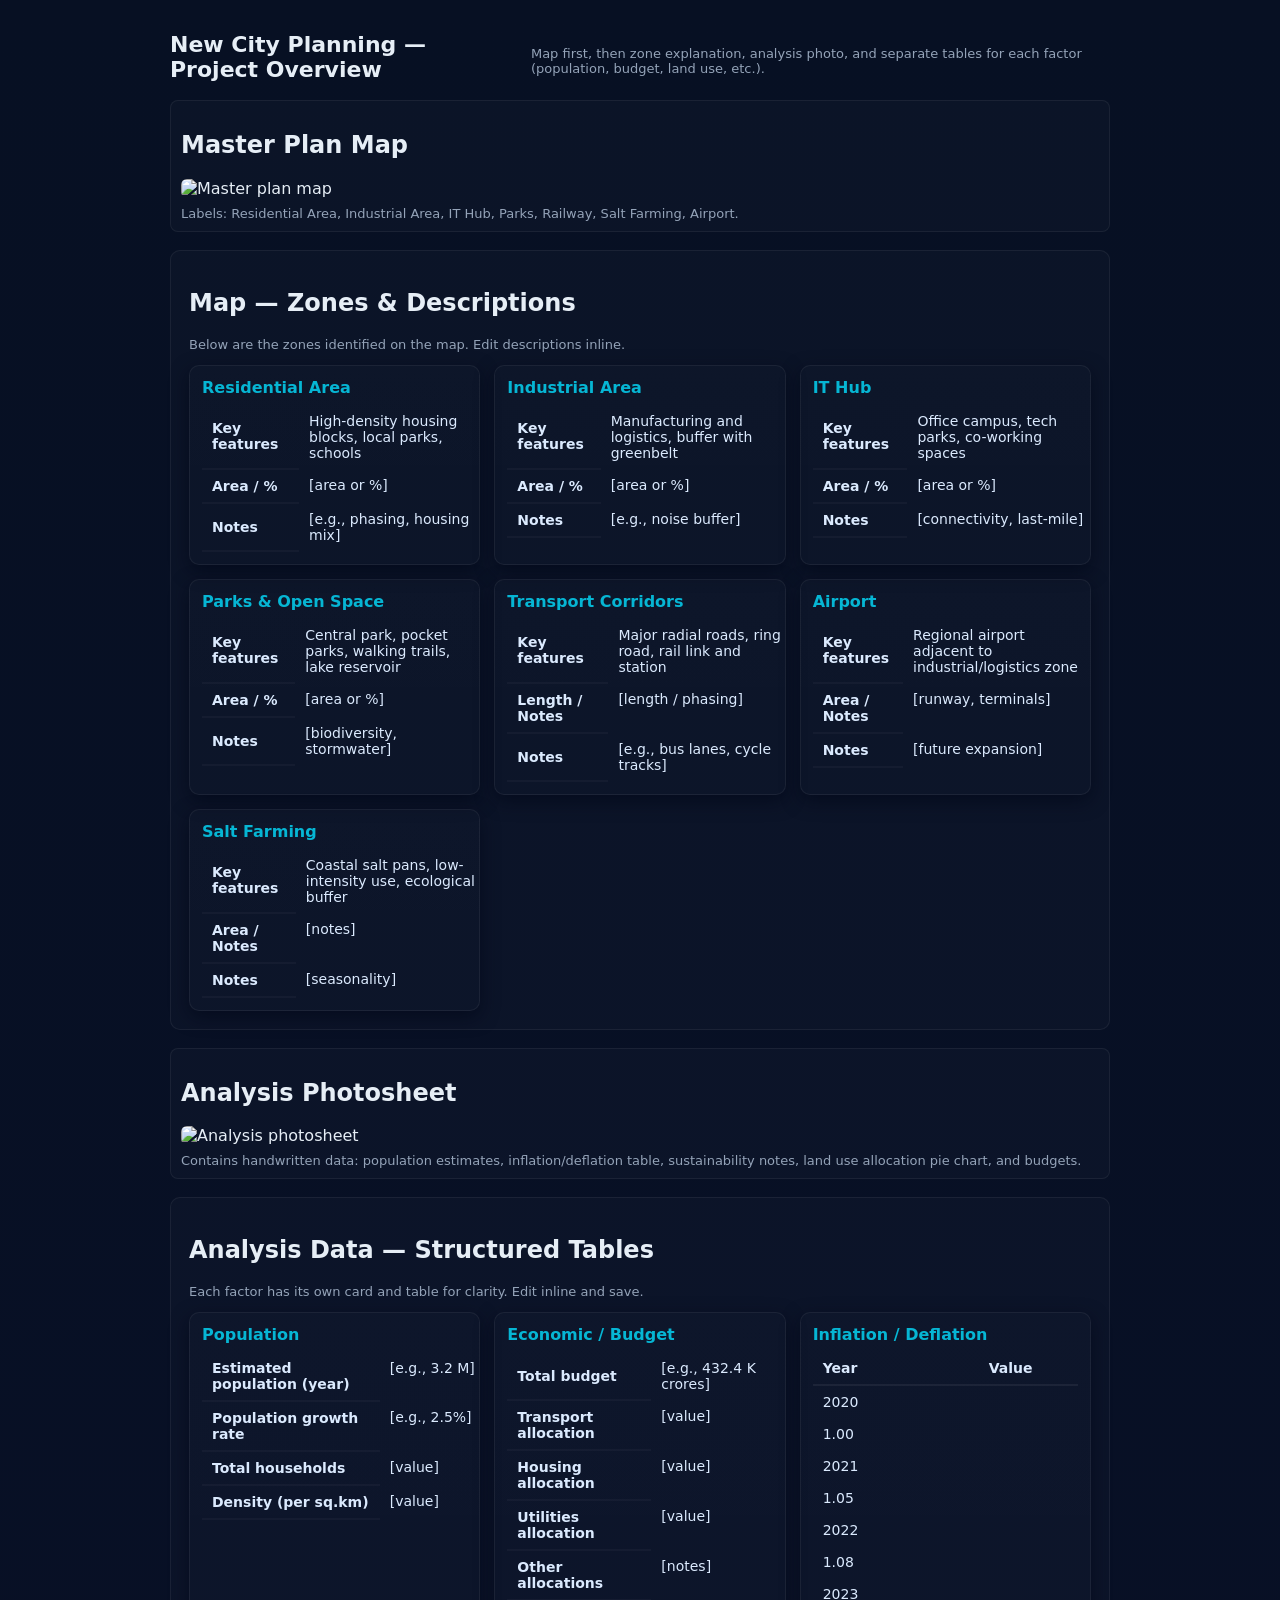
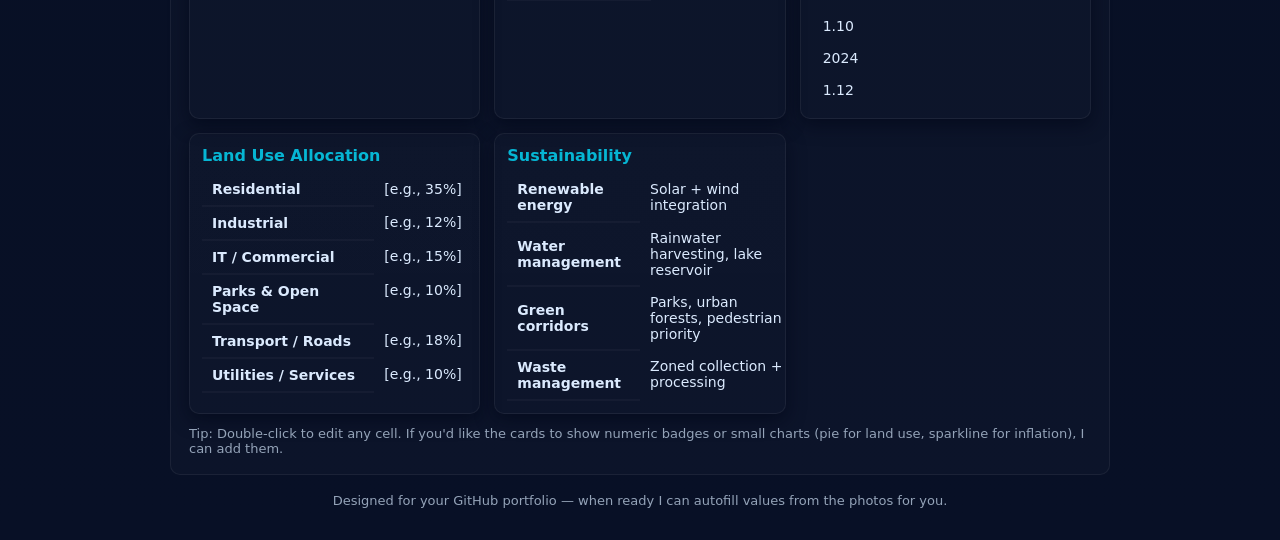
==== about.html @ fc4e84ab "Create about.html" ====
<!doctype html>
<html lang="en">
<head>
  <meta charset="utf-8" />
  <meta name="viewport" content="width=device-width,initial-scale=1" />
  <title>New City Planning — Project</title>
  <style>
    :root{--bg:#0f1724;--card:#0b1220;--accent:#06b6d4;--muted:#94a3b8;--border:rgba(255,255,255,0.06);color-scheme:dark}
    body{font-family:Inter,system-ui,Segoe UI,Roboto,Arial,Helvetica;color:#e6eef6;background:linear-gradient(180deg,#071023,#081026);margin:0;padding:32px}
    .container{max-width:940px;margin:0 auto}
    header{display:flex;gap:12px;align-items:center;margin-bottom:18px}
    header h1{font-size:22px;margin:0}

    .photo-full{background:rgba(255,255,255,0.02);border:1px solid var(--border);padding:10px;border-radius:8px;margin-bottom:18px}
    .photo-full img{width:100%;height:auto;object-fit:cover;border-radius:6px;display:block}

    .section{background:rgba(255,255,255,0.02);padding:18px;border-radius:10px;margin-bottom:18px;border:1px solid var(--border)}

    /* New table/card styles */
    .grid-cards{display:grid;grid-template-columns:repeat(auto-fit,minmax(260px,1fr));gap:14px}
    .card{background:linear-gradient(180deg, rgba(255,255,255,0.012), rgba(255,255,255,0.008));border:1px solid var(--border);padding:12px;border-radius:10px;box-shadow:0 6px 18px rgba(2,6,23,0.6)}
    .card h3{margin:0 0 8px 0;font-size:16px;color:var(--accent)}

    table{width:100%;border-collapse:collapse;color:#dbeafe;font-size:14px}
    th,td{padding:8px 10px;text-align:left}
    th{font-weight:600;border-bottom:2px solid rgba(255,255,255,0.03);background:transparent}
    td{border-bottom:1px dashed rgba(255,255,255,0.03)}

    .editable{background:transparent;border:0;outline:0;color:inherit;width:100%;display:inline-block}
    .note{color:var(--muted);font-size:13px;margin-top:8px}

    @media(max-width:820px){.grid-cards{grid-template-columns:1fr}}
  </style>
</head>
<body>
  <div class="container">
    <header>
      <h1>New City Planning — Project Overview</h1>
      <div class="note">Map first, then zone explanation, analysis photo, and separate tables for each factor (population, budget, land use, etc.).</div>
    </header>

    <!-- MAP IMAGE -->
    <section class="photo-full" aria-labelledby="map-title">
      <h2 id="map-title">Master Plan Map</h2>
      <img src="/mnt/data/8f03cb67-14b7-4015-a294-2ea3817ffe01.png" alt="Master plan map">
      <div class="note">Labels: Residential Area, Industrial Area, IT Hub, Parks, Railway, Salt Farming, Airport.</div>
    </section>

    <!-- MAP EXPLANATION -->
    <section class="section" aria-labelledby="map-explain">
      <h2 id="map-explain">Map — Zones & Descriptions</h2>
      <p class="note">Below are the zones identified on the map. Edit descriptions inline.</p>
      <div class="grid-cards" style="margin-top:12px">
        <div class="card">
          <h3>Residential Area</h3>
          <table>
            <tbody>
              <tr><th>Key features</th><td contenteditable class="editable">High-density housing blocks, local parks, schools</td></tr>
              <tr><th>Area / %</th><td contenteditable class="editable">[area or %]</td></tr>
              <tr><th>Notes</th><td contenteditable class="editable">[e.g., phasing, housing mix]</td></tr>
            </tbody>
          </table>
        </div>

        <div class="card">
          <h3>Industrial Area</h3>
          <table>
            <tbody>
              <tr><th>Key features</th><td contenteditable class="editable">Manufacturing and logistics, buffer with greenbelt</td></tr>
              <tr><th>Area / %</th><td contenteditable class="editable">[area or %]</td></tr>
              <tr><th>Notes</th><td contenteditable class="editable">[e.g., noise buffer]</td></tr>
            </tbody>
          </table>
        </div>

        <div class="card">
          <h3>IT Hub</h3>
          <table>
            <tbody>
              <tr><th>Key features</th><td contenteditable class="editable">Office campus, tech parks, co-working spaces</td></tr>
              <tr><th>Area / %</th><td contenteditable class="editable">[area or %]</td></tr>
              <tr><th>Notes</th><td contenteditable class="editable">[connectivity, last-mile]</td></tr>
            </tbody>
          </table>
        </div>

        <div class="card">
          <h3>Parks & Open Space</h3>
          <table>
            <tbody>
              <tr><th>Key features</th><td contenteditable class="editable">Central park, pocket parks, walking trails, lake reservoir</td></tr>
              <tr><th>Area / %</th><td contenteditable class="editable">[area or %]</td></tr>
              <tr><th>Notes</th><td contenteditable class="editable">[biodiversity, stormwater]</td></tr>
            </tbody>
          </table>
        </div>

        <div class="card">
          <h3>Transport Corridors</h3>
          <table>
            <tbody>
              <tr><th>Key features</th><td contenteditable class="editable">Major radial roads, ring road, rail link and station</td></tr>
              <tr><th>Length / Notes</th><td contenteditable class="editable">[length / phasing]</td></tr>
              <tr><th>Notes</th><td contenteditable class="editable">[e.g., bus lanes, cycle tracks]</td></tr>
            </tbody>
          </table>
        </div>

        <div class="card">
          <h3>Airport</h3>
          <table>
            <tbody>
              <tr><th>Key features</th><td contenteditable class="editable">Regional airport adjacent to industrial/logistics zone</td></tr>
              <tr><th>Area / Notes</th><td contenteditable class="editable">[runway, terminals]</td></tr>
              <tr><th>Notes</th><td contenteditable class="editable">[future expansion]</td></tr>
            </tbody>
          </table>
        </div>

        <div class="card">
          <h3>Salt Farming</h3>
          <table>
            <tbody>
              <tr><th>Key features</th><td contenteditable class="editable">Coastal salt pans, low-intensity use, ecological buffer</td></tr>
              <tr><th>Area / Notes</th><td contenteditable class="editable">[notes]</td></tr>
              <tr><th>Notes</th><td contenteditable class="editable">[seasonality]</td></tr>
            </tbody>
          </table>
        </div>

      </div>
    </section>

    <!-- ANALYSIS PHOTO -->
    <section class="photo-full" aria-labelledby="analysis-title">
      <h2 id="analysis-title">Analysis Photosheet</h2>
      <img src="/mnt/data/52841ca5-31c3-4d92-ae55-0f8cb06d39b4.jpg" alt="Analysis photosheet">
      <div class="note">Contains handwritten data: population estimates, inflation/deflation table, sustainability notes, land use allocation pie chart, and budgets.</div>
    </section>

    <!-- Separate tables for each factor -->
    <section class="section" aria-labelledby="analysis-data">
      <h2 id="analysis-data">Analysis Data — Structured Tables</h2>
      <p class="note">Each factor has its own card and table for clarity. Edit inline and save.</p>

      <div class="grid-cards" style="margin-top:12px">

        <div class="card">
          <h3>Population</h3>
          <table>
            <tbody>
              <tr><th>Estimated population (year)</th><td contenteditable class="editable">[e.g., 3.2 M]</td></tr>
              <tr><th>Population growth rate</th><td contenteditable class="editable">[e.g., 2.5%]</td></tr>
              <tr><th>Total households</th><td contenteditable class="editable">[value]</td></tr>
              <tr><th>Density (per sq.km)</th><td contenteditable class="editable">[value]</td></tr>
            </tbody>
          </table>
        </div>

        <div class="card">
          <h3>Economic / Budget</h3>
          <table>
            <tbody>
              <tr><th>Total budget</th><td contenteditable class="editable">[e.g., 432.4 K crores]</td></tr>
              <tr><th>Transport allocation</th><td contenteditable class="editable">[value]</td></tr>
              <tr><th>Housing allocation</th><td contenteditable class="editable">[value]</td></tr>
              <tr><th>Utilities allocation</th><td contenteditable class="editable">[value]</td></tr>
              <tr><th>Other allocations</th><td contenteditable class="editable">[notes]</td></tr>
            </tbody>
          </table>
        </div>

        <div class="card">
          <h3>Inflation / Deflation</h3>
          <table>
            <thead><tr><th>Year</th><th>Value</th></tr></thead>
            <tbody>
              <tr><td contenteditable class="editable">2020</td><td contenteditable class="editable">1.00</td></tr>
              <tr><td contenteditable class="editable">2021</td><td contenteditable class="editable">1.05</td></tr>
              <tr><td contenteditable class="editable">2022</td><td contenteditable class="editable">1.08</td></tr>
              <tr><td contenteditable class="editable">2023</td><td contenteditable class="editable">1.10</td></tr>
              <tr><td contenteditable class="editable">2024</td><td contenteditable class="editable">1.12</td></tr>
            </tbody>
          </table>
        </div>

        <div class="card">
          <h3>Land Use Allocation</h3>
          <table>
            <tbody>
              <tr><th>Residential</th><td contenteditable class="editable">[e.g., 35%]</td></tr>
              <tr><th>Industrial</th><td contenteditable class="editable">[e.g., 12%]</td></tr>
              <tr><th>IT / Commercial</th><td contenteditable class="editable">[e.g., 15%]</td></tr>
              <tr><th>Parks & Open Space</th><td contenteditable class="editable">[e.g., 10%]</td></tr>
              <tr><th>Transport / Roads</th><td contenteditable class="editable">[e.g., 18%]</td></tr>
              <tr><th>Utilities / Services</th><td contenteditable class="editable">[e.g., 10%]</td></tr>
            </tbody>
          </table>
        </div>

        <div class="card">
          <h3>Sustainability</h3>
          <table>
            <tbody>
              <tr><th>Renewable energy</th><td contenteditable class="editable">Solar + wind integration</td></tr>
              <tr><th>Water management</th><td contenteditable class="editable">Rainwater harvesting, lake reservoir</td></tr>
              <tr><th>Green corridors</th><td contenteditable class="editable">Parks, urban forests, pedestrian priority</td></tr>
              <tr><th>Waste management</th><td contenteditable class="editable">Zoned collection + processing</td></tr>
            </tbody>
          </table>
        </div>

      </div>

      <div class="note" style="margin-top:12px">Tip: Double-click to edit any cell. If you'd like the cards to show numeric badges or small charts (pie for land use, sparkline for inflation), I can add them.</div>
    </section>

    <footer style="text-align:center;color:var(--muted);font-size:13px">
      Designed for your GitHub portfolio — when ready I can autofill values from the photos for you.
    </footer>
  </div>
</body>
</html>
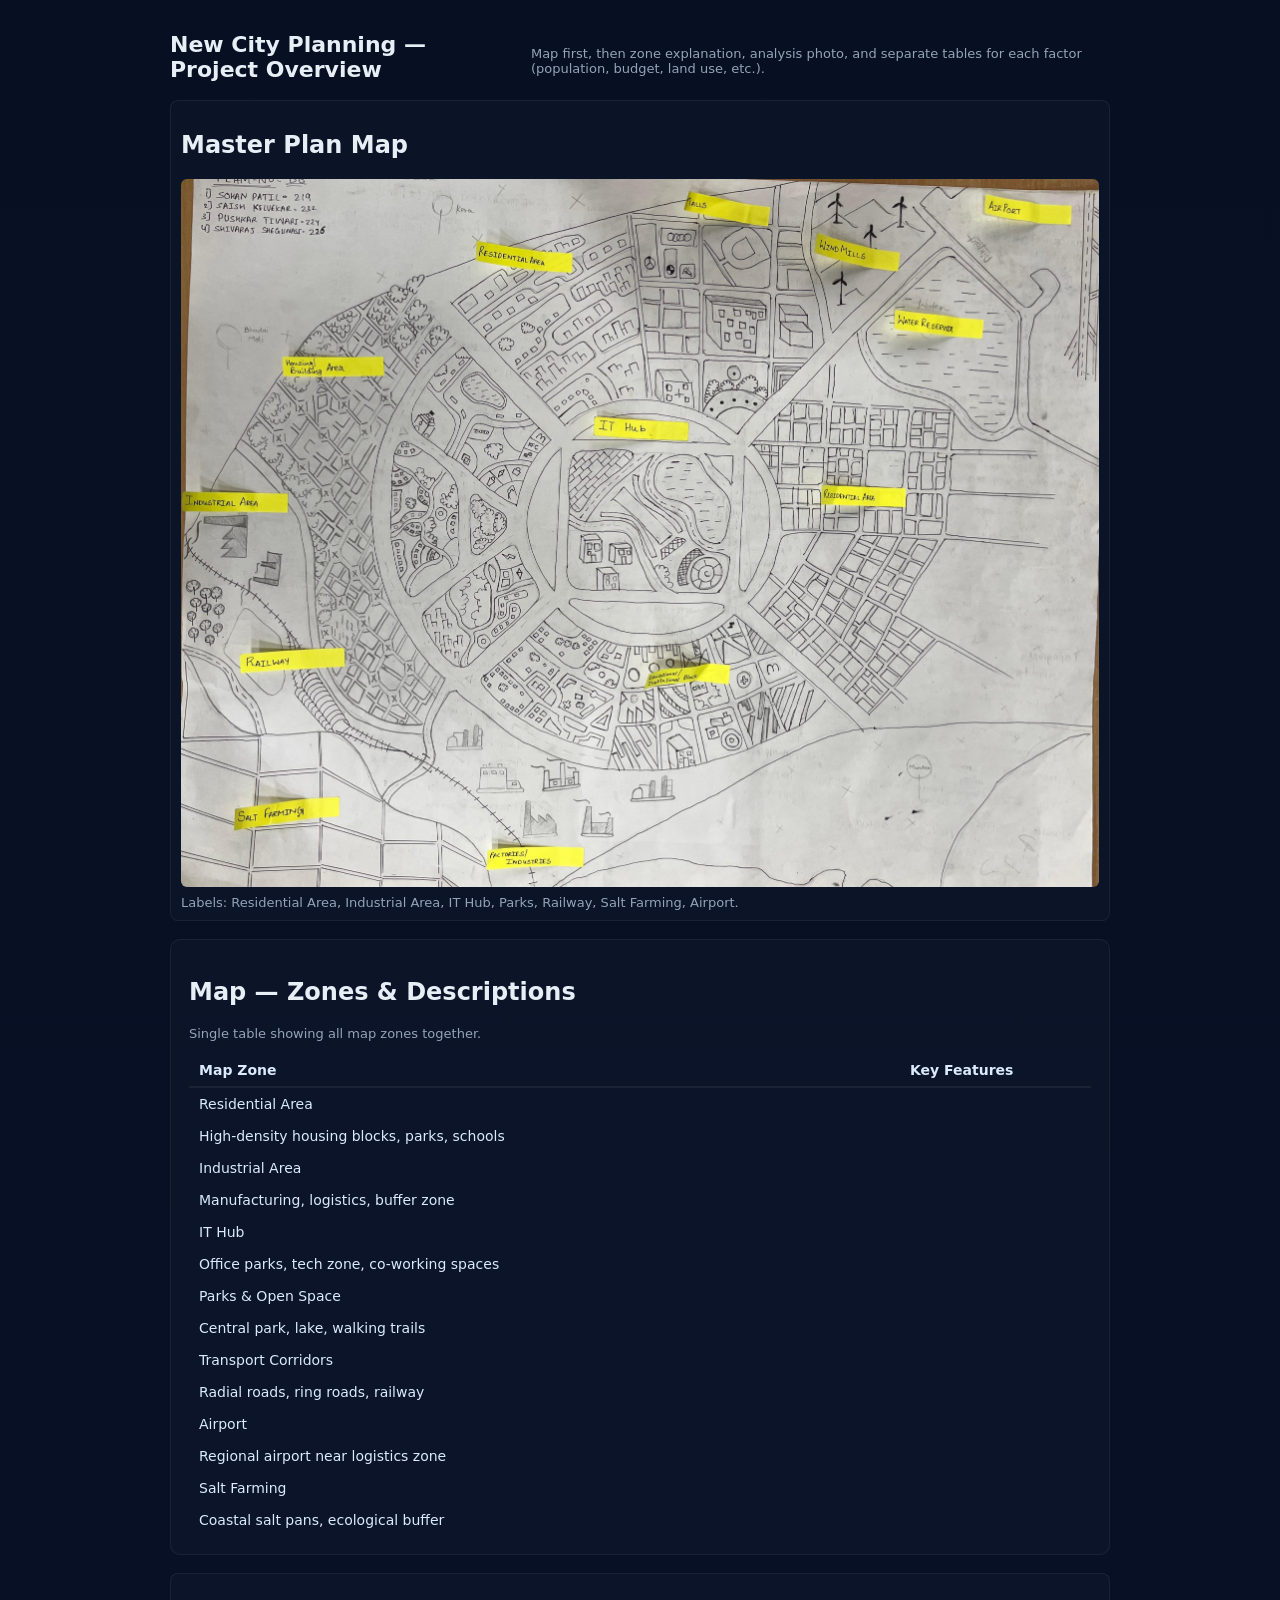
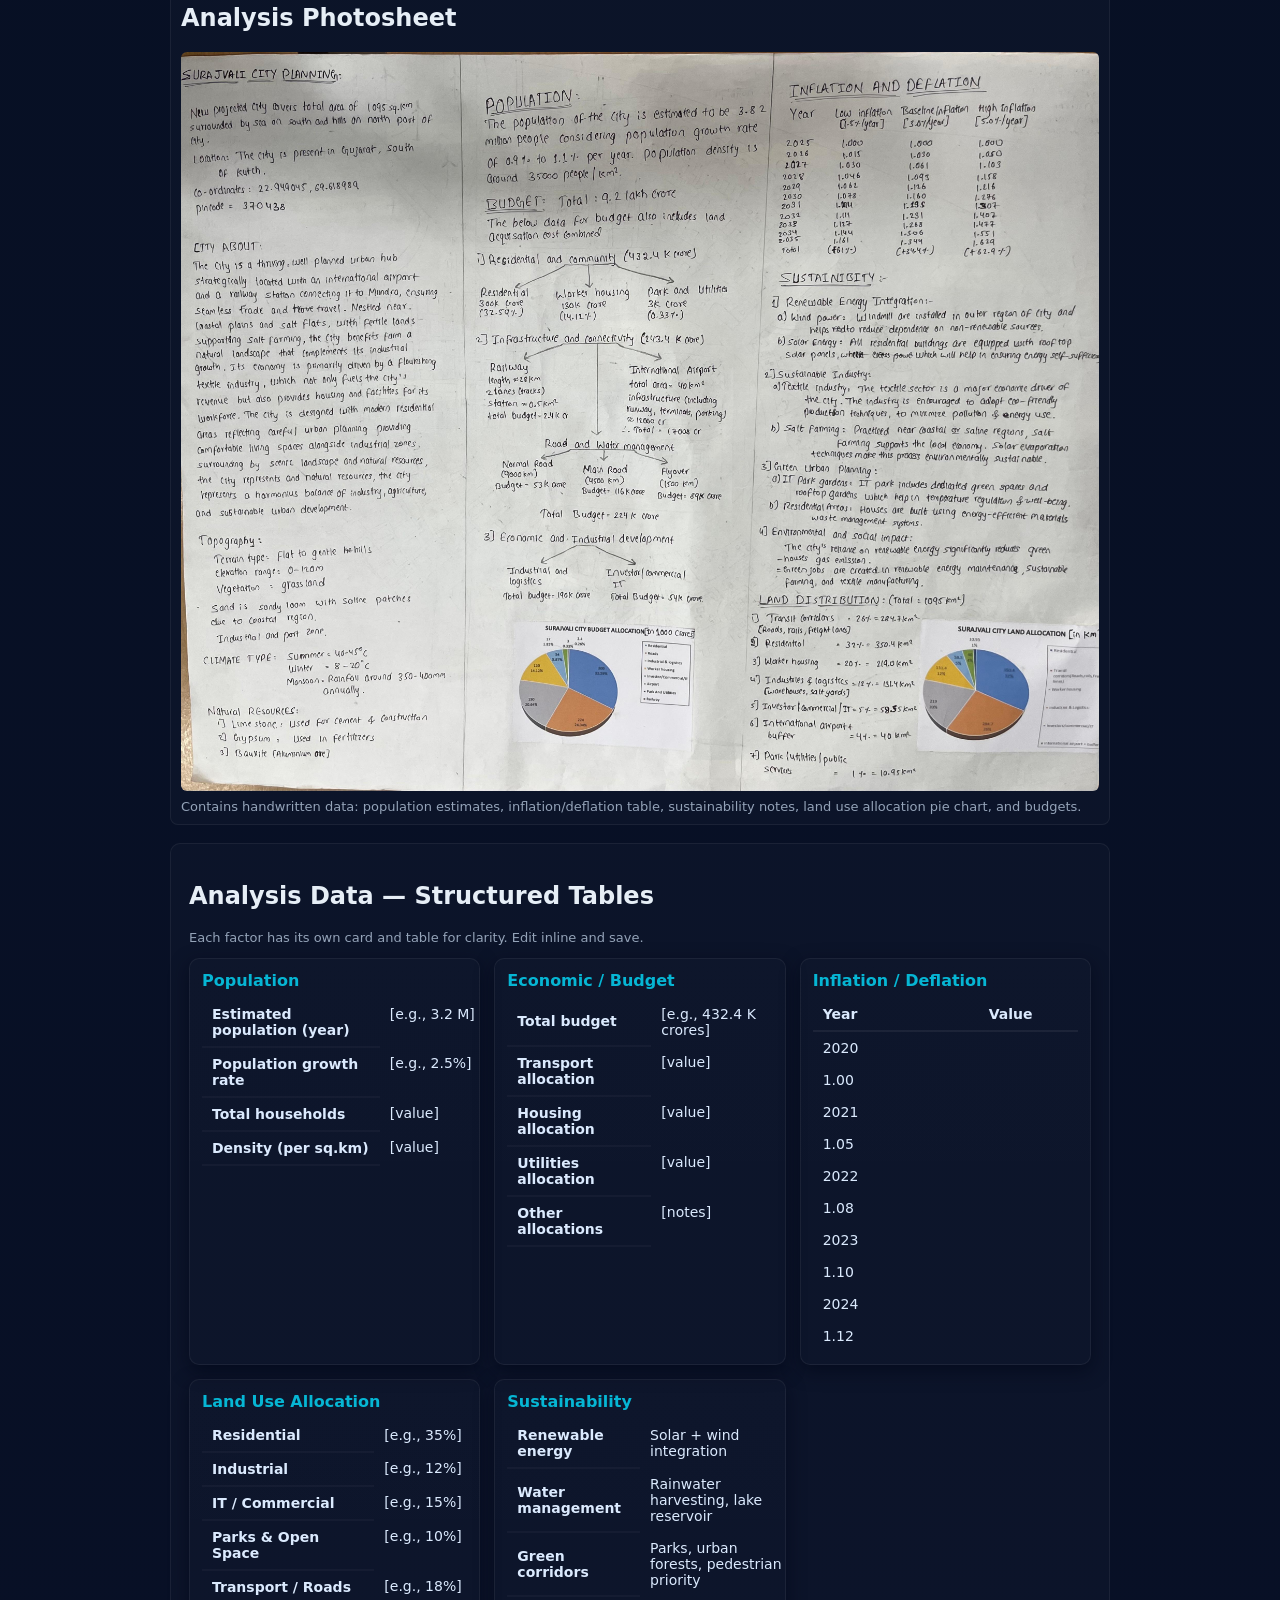
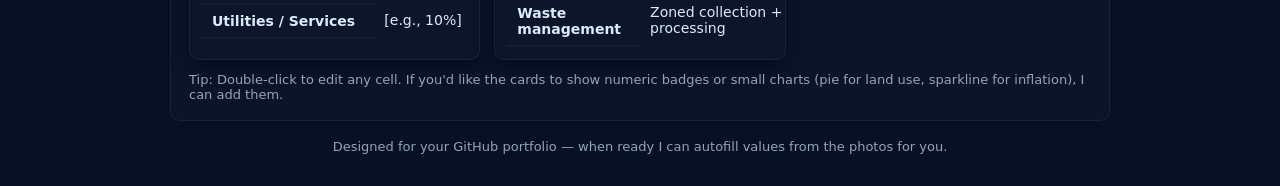
==== commit 00b40d87: "Update about.html" ====
--- a/about.html
+++ b/about.html
@@ -42,99 +42,34 @@
     <!-- MAP IMAGE -->
     <section class="photo-full" aria-labelledby="map-title">
       <h2 id="map-title">Master Plan Map</h2>
-      <img src="/mnt/data/8f03cb67-14b7-4015-a294-2ea3817ffe01.png" alt="Master plan map">
+      <img src="./cityphoto/citymap.jpg" alt="Master plan map">
       <div class="note">Labels: Residential Area, Industrial Area, IT Hub, Parks, Railway, Salt Farming, Airport.</div>
     </section>
 
     <!-- MAP EXPLANATION -->
     <section class="section" aria-labelledby="map-explain">
       <h2 id="map-explain">Map — Zones & Descriptions</h2>
-      <p class="note">Below are the zones identified on the map. Edit descriptions inline.</p>
-      <div class="grid-cards" style="margin-top:12px">
-        <div class="card">
-          <h3>Residential Area</h3>
-          <table>
-            <tbody>
-              <tr><th>Key features</th><td contenteditable class="editable">High-density housing blocks, local parks, schools</td></tr>
-              <tr><th>Area / %</th><td contenteditable class="editable">[area or %]</td></tr>
-              <tr><th>Notes</th><td contenteditable class="editable">[e.g., phasing, housing mix]</td></tr>
-            </tbody>
-          </table>
-        </div>
-
-        <div class="card">
-          <h3>Industrial Area</h3>
-          <table>
-            <tbody>
-              <tr><th>Key features</th><td contenteditable class="editable">Manufacturing and logistics, buffer with greenbelt</td></tr>
-              <tr><th>Area / %</th><td contenteditable class="editable">[area or %]</td></tr>
-              <tr><th>Notes</th><td contenteditable class="editable">[e.g., noise buffer]</td></tr>
-            </tbody>
-          </table>
-        </div>
-
-        <div class="card">
-          <h3>IT Hub</h3>
-          <table>
-            <tbody>
-              <tr><th>Key features</th><td contenteditable class="editable">Office campus, tech parks, co-working spaces</td></tr>
-              <tr><th>Area / %</th><td contenteditable class="editable">[area or %]</td></tr>
-              <tr><th>Notes</th><td contenteditable class="editable">[connectivity, last-mile]</td></tr>
-            </tbody>
-          </table>
-        </div>
-
-        <div class="card">
-          <h3>Parks & Open Space</h3>
-          <table>
-            <tbody>
-              <tr><th>Key features</th><td contenteditable class="editable">Central park, pocket parks, walking trails, lake reservoir</td></tr>
-              <tr><th>Area / %</th><td contenteditable class="editable">[area or %]</td></tr>
-              <tr><th>Notes</th><td contenteditable class="editable">[biodiversity, stormwater]</td></tr>
-            </tbody>
-          </table>
-        </div>
-
-        <div class="card">
-          <h3>Transport Corridors</h3>
-          <table>
-            <tbody>
-              <tr><th>Key features</th><td contenteditable class="editable">Major radial roads, ring road, rail link and station</td></tr>
-              <tr><th>Length / Notes</th><td contenteditable class="editable">[length / phasing]</td></tr>
-              <tr><th>Notes</th><td contenteditable class="editable">[e.g., bus lanes, cycle tracks]</td></tr>
-            </tbody>
-          </table>
-        </div>
-
-        <div class="card">
-          <h3>Airport</h3>
-          <table>
-            <tbody>
-              <tr><th>Key features</th><td contenteditable class="editable">Regional airport adjacent to industrial/logistics zone</td></tr>
-              <tr><th>Area / Notes</th><td contenteditable class="editable">[runway, terminals]</td></tr>
-              <tr><th>Notes</th><td contenteditable class="editable">[future expansion]</td></tr>
-            </tbody>
-          </table>
-        </div>
-
-        <div class="card">
-          <h3>Salt Farming</h3>
-          <table>
-            <tbody>
-              <tr><th>Key features</th><td contenteditable class="editable">Coastal salt pans, low-intensity use, ecological buffer</td></tr>
-              <tr><th>Area / Notes</th><td contenteditable class="editable">[notes]</td></tr>
-              <tr><th>Notes</th><td contenteditable class="editable">[seasonality]</td></tr>
-            </tbody>
-          </table>
-        </div>
-
-      </div>
+      <p class="note">Single table showing all map zones together.</p>
+      <table>
+        <thead>
+          <tr><th>Map Zone</th><th>Key Features</th></tr>
+        </thead>
+        <tbody>
+          <tr><td contenteditable class="editable">Residential Area</td><td contenteditable class="editable">High-density housing blocks, parks, schools</td></tr>
+          <tr><td contenteditable class="editable">Industrial Area</td><td contenteditable class="editable">Manufacturing, logistics, buffer zone</td></tr>
+          <tr><td contenteditable class="editable">IT Hub</td><td contenteditable class="editable">Office parks, tech zone, co-working spaces</td></tr>
+          <tr><td contenteditable class="editable">Parks & Open Space</td><td contenteditable class="editable">Central park, lake, walking trails</td></tr>
+          <tr><td contenteditable class="editable">Transport Corridors</td><td contenteditable class="editable">Radial roads, ring roads, railway</td></tr>
+          <tr><td contenteditable class="editable">Airport</td><td contenteditable class="editable">Regional airport near logistics zone</td></tr>
+          <tr><td contenteditable class="editable">Salt Farming</td><td contenteditable class="editable">Coastal salt pans, ecological buffer</td></tr>
+        </tbody>
+      </table>
     </section>
 
     <!-- ANALYSIS PHOTO -->
     <section class="photo-full" aria-labelledby="analysis-title">
       <h2 id="analysis-title">Analysis Photosheet</h2>
-      <img src="/mnt/data/52841ca5-31c3-4d92-ae55-0f8cb06d39b4.jpg" alt="Analysis photosheet">
+      <img src="./cityphoto/cityplan.jpg" alt="Analysis photosheet">
       <div class="note">Contains handwritten data: population estimates, inflation/deflation table, sustainability notes, land use allocation pie chart, and budgets.</div>
     </section>
 
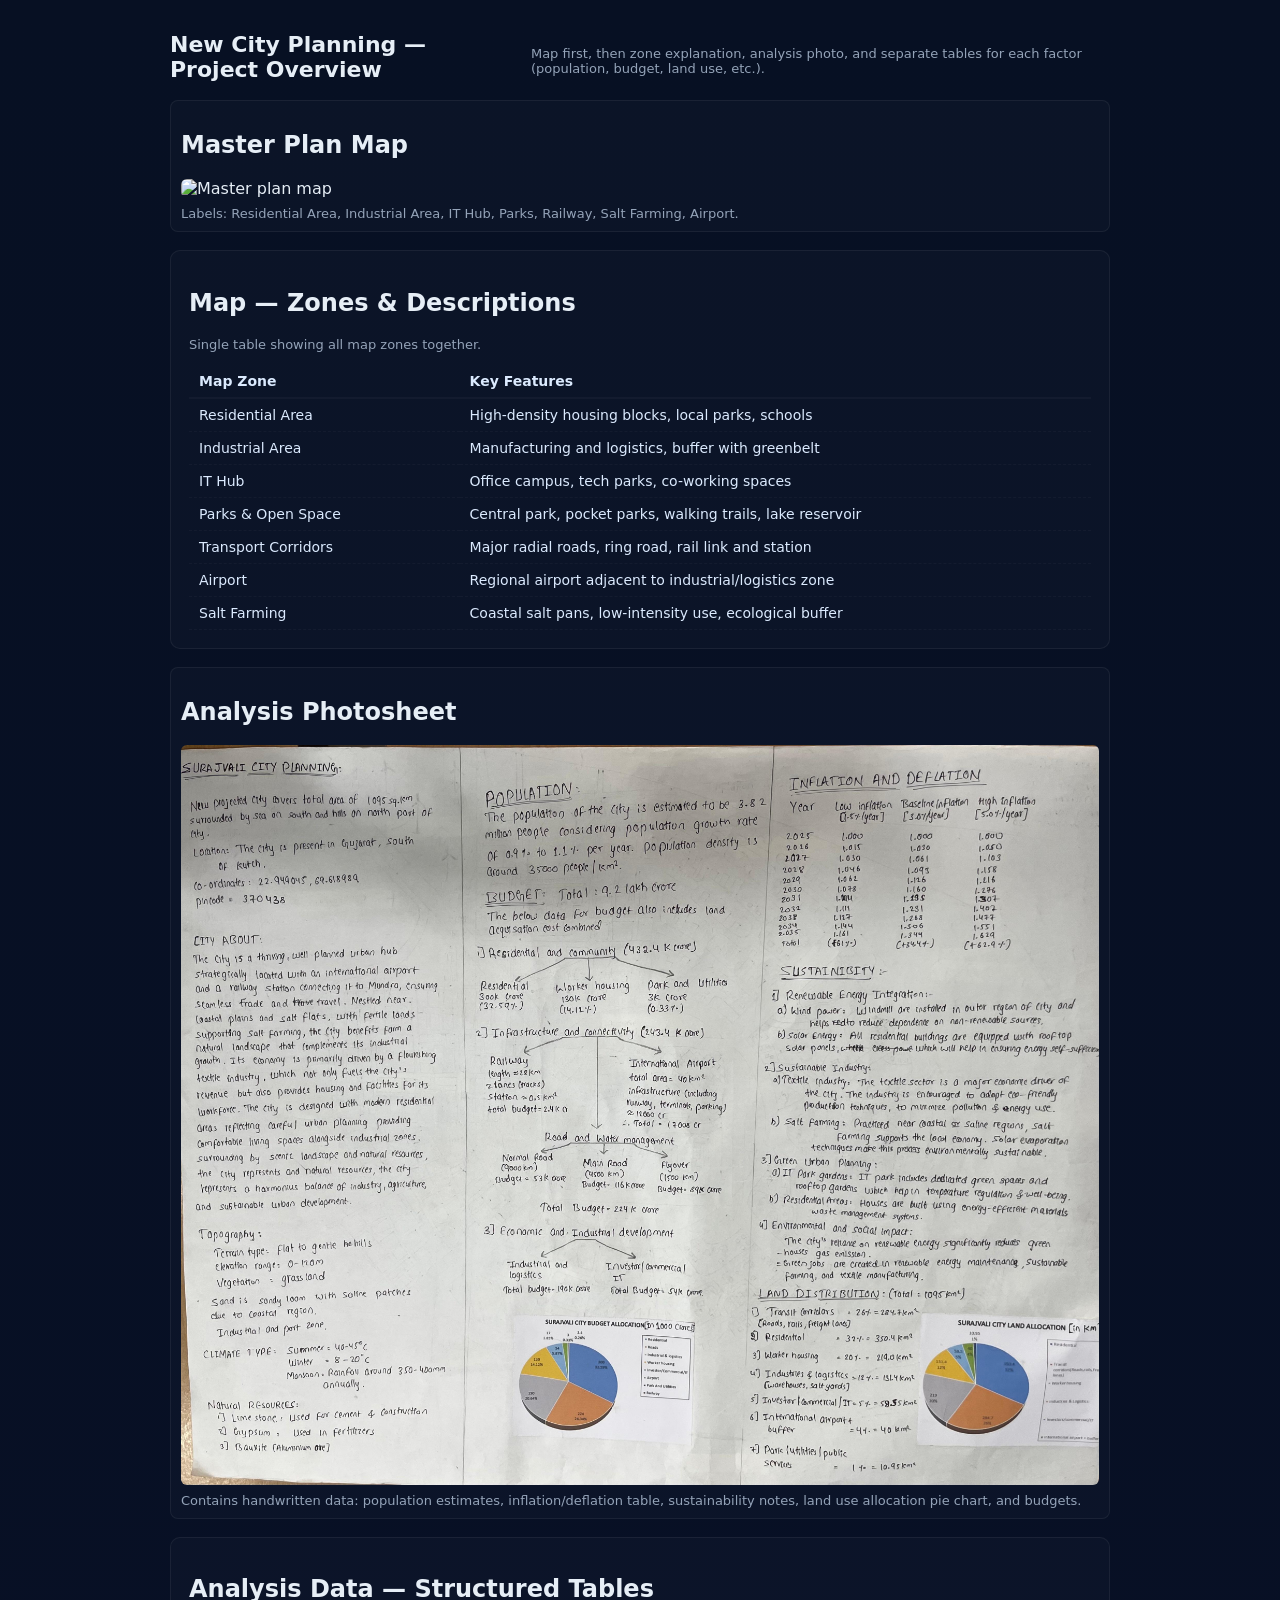
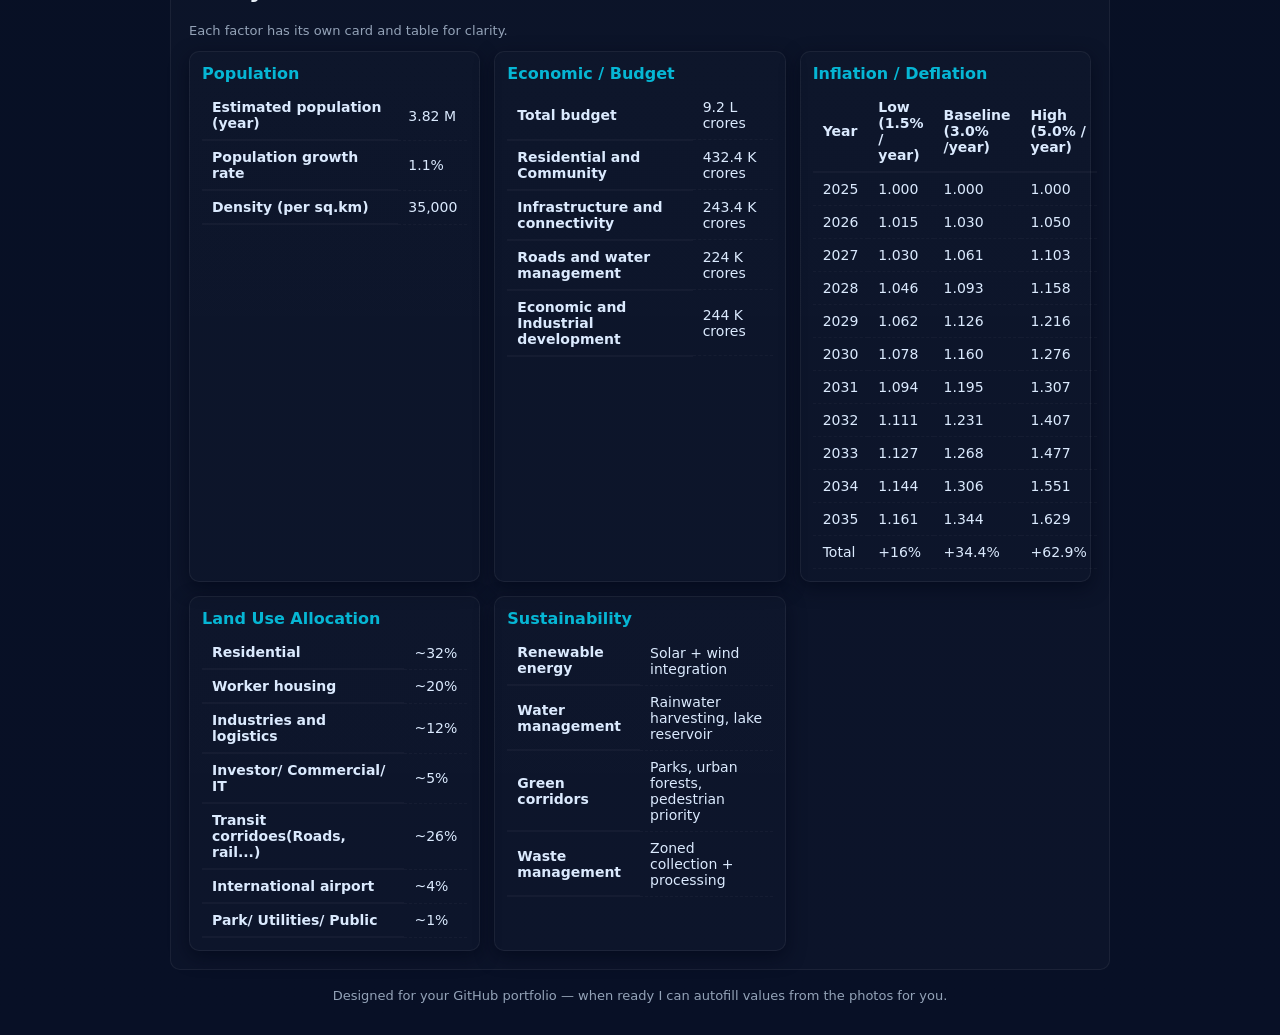
==== commit 5b81d4bb: "Update about.html" ====
--- a/about.html
+++ b/about.html
@@ -25,8 +25,8 @@
     th,td{padding:8px 10px;text-align:left}
     th{font-weight:600;border-bottom:2px solid rgba(255,255,255,0.03);background:transparent}
     td{border-bottom:1px dashed rgba(255,255,255,0.03)}
-
-    .editable{background:transparent;border:0;outline:0;color:inherit;width:100%;display:inline-block}
+    
+    /* Removed .editable class as it is no longer needed */
     .note{color:var(--muted);font-size:13px;margin-top:8px}
 
     @media(max-width:820px){.grid-cards{grid-template-columns:1fr}}
@@ -39,44 +39,43 @@
       <div class="note">Map first, then zone explanation, analysis photo, and separate tables for each factor (population, budget, land use, etc.).</div>
     </header>
 
-    <!-- MAP IMAGE -->
     <section class="photo-full" aria-labelledby="map-title">
       <h2 id="map-title">Master Plan Map</h2>
-      <img src="./cityphoto/citymap.jpg" alt="Master plan map">
+      <img src="./cityphoto/citymap.png" alt="Master plan map">
       <div class="note">Labels: Residential Area, Industrial Area, IT Hub, Parks, Railway, Salt Farming, Airport.</div>
     </section>
 
-    <!-- MAP EXPLANATION -->
     <section class="section" aria-labelledby="map-explain">
       <h2 id="map-explain">Map — Zones & Descriptions</h2>
       <p class="note">Single table showing all map zones together.</p>
       <table>
         <thead>
-          <tr><th>Map Zone</th><th>Key Features</th></tr>
+          <tr>
+            <th style="width:30%">Map Zone</th>
+            <th>Key Features</th>
+          </tr>
         </thead>
         <tbody>
-          <tr><td contenteditable class="editable">Residential Area</td><td contenteditable class="editable">High-density housing blocks, parks, schools</td></tr>
-          <tr><td contenteditable class="editable">Industrial Area</td><td contenteditable class="editable">Manufacturing, logistics, buffer zone</td></tr>
-          <tr><td contenteditable class="editable">IT Hub</td><td contenteditable class="editable">Office parks, tech zone, co-working spaces</td></tr>
-          <tr><td contenteditable class="editable">Parks & Open Space</td><td contenteditable class="editable">Central park, lake, walking trails</td></tr>
-          <tr><td contenteditable class="editable">Transport Corridors</td><td contenteditable class="editable">Radial roads, ring roads, railway</td></tr>
-          <tr><td contenteditable class="editable">Airport</td><td contenteditable class="editable">Regional airport near logistics zone</td></tr>
-          <tr><td contenteditable class="editable">Salt Farming</td><td contenteditable class="editable">Coastal salt pans, ecological buffer</td></tr>
+          <tr><td>Residential Area</td><td>High-density housing blocks, local parks, schools</td></tr>
+          <tr><td>Industrial Area</td><td>Manufacturing and logistics, buffer with greenbelt</td></tr>
+          <tr><td>IT Hub</td><td>Office campus, tech parks, co-working spaces</td></tr>
+          <tr><td>Parks & Open Space</td><td>Central park, pocket parks, walking trails, lake reservoir</td></tr>
+          <tr><td>Transport Corridors</td><td>Major radial roads, ring road, rail link and station</td></tr>
+          <tr><td>Airport</td><td>Regional airport adjacent to industrial/logistics zone</td></tr>
+          <tr><td>Salt Farming</td><td>Coastal salt pans, low-intensity use, ecological buffer</td></tr>
         </tbody>
       </table>
     </section>
 
-    <!-- ANALYSIS PHOTO -->
     <section class="photo-full" aria-labelledby="analysis-title">
       <h2 id="analysis-title">Analysis Photosheet</h2>
       <img src="./cityphoto/cityplan.jpg" alt="Analysis photosheet">
       <div class="note">Contains handwritten data: population estimates, inflation/deflation table, sustainability notes, land use allocation pie chart, and budgets.</div>
     </section>
 
-    <!-- Separate tables for each factor -->
     <section class="section" aria-labelledby="analysis-data">
       <h2 id="analysis-data">Analysis Data — Structured Tables</h2>
-      <p class="note">Each factor has its own card and table for clarity. Edit inline and save.</p>
+      <p class="note">Each factor has its own card and table for clarity.</p>
 
       <div class="grid-cards" style="margin-top:12px">
 
@@ -84,10 +83,9 @@
           <h3>Population</h3>
           <table>
             <tbody>
-              <tr><th>Estimated population (year)</th><td contenteditable class="editable">[e.g., 3.2 M]</td></tr>
-              <tr><th>Population growth rate</th><td contenteditable class="editable">[e.g., 2.5%]</td></tr>
-              <tr><th>Total households</th><td contenteditable class="editable">[value]</td></tr>
-              <tr><th>Density (per sq.km)</th><td contenteditable class="editable">[value]</td></tr>
+              <tr><th>Estimated population (year)</th><td>3.82 M</td></tr>
+              <tr><th>Population growth rate</th><td>1.1%</td></tr>
+              <tr><th>Density (per sq.km)</th><td>35,000</td></tr>
             </tbody>
           </table>
         </div>
@@ -96,11 +94,11 @@
           <h3>Economic / Budget</h3>
           <table>
             <tbody>
-              <tr><th>Total budget</th><td contenteditable class="editable">[e.g., 432.4 K crores]</td></tr>
-              <tr><th>Transport allocation</th><td contenteditable class="editable">[value]</td></tr>
-              <tr><th>Housing allocation</th><td contenteditable class="editable">[value]</td></tr>
-              <tr><th>Utilities allocation</th><td contenteditable class="editable">[value]</td></tr>
-              <tr><th>Other allocations</th><td contenteditable class="editable">[notes]</td></tr>
+              <tr><th>Total budget</th><td>9.2 L crores</td></tr>
+              <tr><th>Residential and Community</th><td>432.4 K crores</td></tr>
+              <tr><th>Infrastructure and connectivity</th><td>243.4 K crores</td></tr>
+              <tr><th>Roads and water management</th><td>224 K crores</td></tr>
+              <tr><th>Economic and Industrial development</th><td>244 K crores</td></tr>
             </tbody>
           </table>
         </div>
@@ -108,13 +106,20 @@
         <div class="card">
           <h3>Inflation / Deflation</h3>
           <table>
-            <thead><tr><th>Year</th><th>Value</th></tr></thead>
+            <thead><tr><th>Year</th><th>Low (1.5% / year)</th><th>Baseline (3.0% /year)</th><th>High (5.0% / year)</th></tr></thead>
             <tbody>
-              <tr><td contenteditable class="editable">2020</td><td contenteditable class="editable">1.00</td></tr>
-              <tr><td contenteditable class="editable">2021</td><td contenteditable class="editable">1.05</td></tr>
-              <tr><td contenteditable class="editable">2022</td><td contenteditable class="editable">1.08</td></tr>
-              <tr><td contenteditable class="editable">2023</td><td contenteditable class="editable">1.10</td></tr>
-              <tr><td contenteditable class="editable">2024</td><td contenteditable class="editable">1.12</td></tr>
+              <tr><td>2025</td><td>1.000</td><td>1.000</td><td>1.000</td></tr>
+              <tr><td>2026</td><td>1.015</td><td>1.030</td><td>1.050</td></tr>
+              <tr><td>2027</td><td>1.030</td><td>1.061</td><td>1.103</td></tr>
+              <tr><td>2028</td><td>1.046</td><td>1.093</td><td>1.158</td></tr>
+              <tr><td>2029</td><td>1.062</td><td>1.126</td><td>1.216</td></tr>
+              <tr><td>2030</td><td>1.078</td><td>1.160</td><td>1.276</td></tr>
+              <tr><td>2031</td><td>1.094</td><td>1.195</td><td>1.307</td></tr>
+              <tr><td>2032</td><td>1.111</td><td>1.231</td><td>1.407</td></tr>
+              <tr><td>2033</td><td>1.127</td><td>1.268</td><td>1.477</td></tr>
+              <tr><td>2034</td><td>1.144</td><td>1.306</td><td>1.551</td></tr>
+              <tr><td>2035</td><td>1.161</td><td>1.344</td><td>1.629</td></tr>
+              <tr><td>Total</td><td>+16%</td><td>+34.4%</td><td>+62.9%</td></tr>
             </tbody>
           </table>
         </div>
@@ -123,12 +128,13 @@
           <h3>Land Use Allocation</h3>
           <table>
             <tbody>
-              <tr><th>Residential</th><td contenteditable class="editable">[e.g., 35%]</td></tr>
-              <tr><th>Industrial</th><td contenteditable class="editable">[e.g., 12%]</td></tr>
-              <tr><th>IT / Commercial</th><td contenteditable class="editable">[e.g., 15%]</td></tr>
-              <tr><th>Parks & Open Space</th><td contenteditable class="editable">[e.g., 10%]</td></tr>
-              <tr><th>Transport / Roads</th><td contenteditable class="editable">[e.g., 18%]</td></tr>
-              <tr><th>Utilities / Services</th><td contenteditable class="editable">[e.g., 10%]</td></tr>
+              <tr><th>Residential</th><td>~32%</td></tr>
+              <tr><th>Worker housing</th><td>~20%</td></tr>
+              <tr><th>Industries and logistics</th><td>~12%</td></tr>
+              <tr><th>Investor/ Commercial/ IT</th><td>~5%</td></tr>
+              <tr><th>Transit corridoes(Roads, rail...)</th><td>~26%</td></tr>
+              <tr><th>International airport</th><td>~4%</td></tr>
+              <tr><th>Park/ Utilities/ Public</th><td>~1%</td></tr>
             </tbody>
           </table>
         </div>
@@ -137,17 +143,16 @@
           <h3>Sustainability</h3>
           <table>
             <tbody>
-              <tr><th>Renewable energy</th><td contenteditable class="editable">Solar + wind integration</td></tr>
-              <tr><th>Water management</th><td contenteditable class="editable">Rainwater harvesting, lake reservoir</td></tr>
-              <tr><th>Green corridors</th><td contenteditable class="editable">Parks, urban forests, pedestrian priority</td></tr>
-              <tr><th>Waste management</th><td contenteditable class="editable">Zoned collection + processing</td></tr>
+              <tr><th>Renewable energy</th><td>Solar + wind integration</td></tr>
+              <tr><th>Water management</th><td>Rainwater harvesting, lake reservoir</td></tr>
+              <tr><th>Green corridors</th><td>Parks, urban forests, pedestrian priority</td></tr>
+              <tr><th>Waste management</th><td>Zoned collection + processing</td></tr>
             </tbody>
           </table>
         </div>
 
       </div>
 
-      <div class="note" style="margin-top:12px">Tip: Double-click to edit any cell. If you'd like the cards to show numeric badges or small charts (pie for land use, sparkline for inflation), I can add them.</div>
     </section>
 
     <footer style="text-align:center;color:var(--muted);font-size:13px">
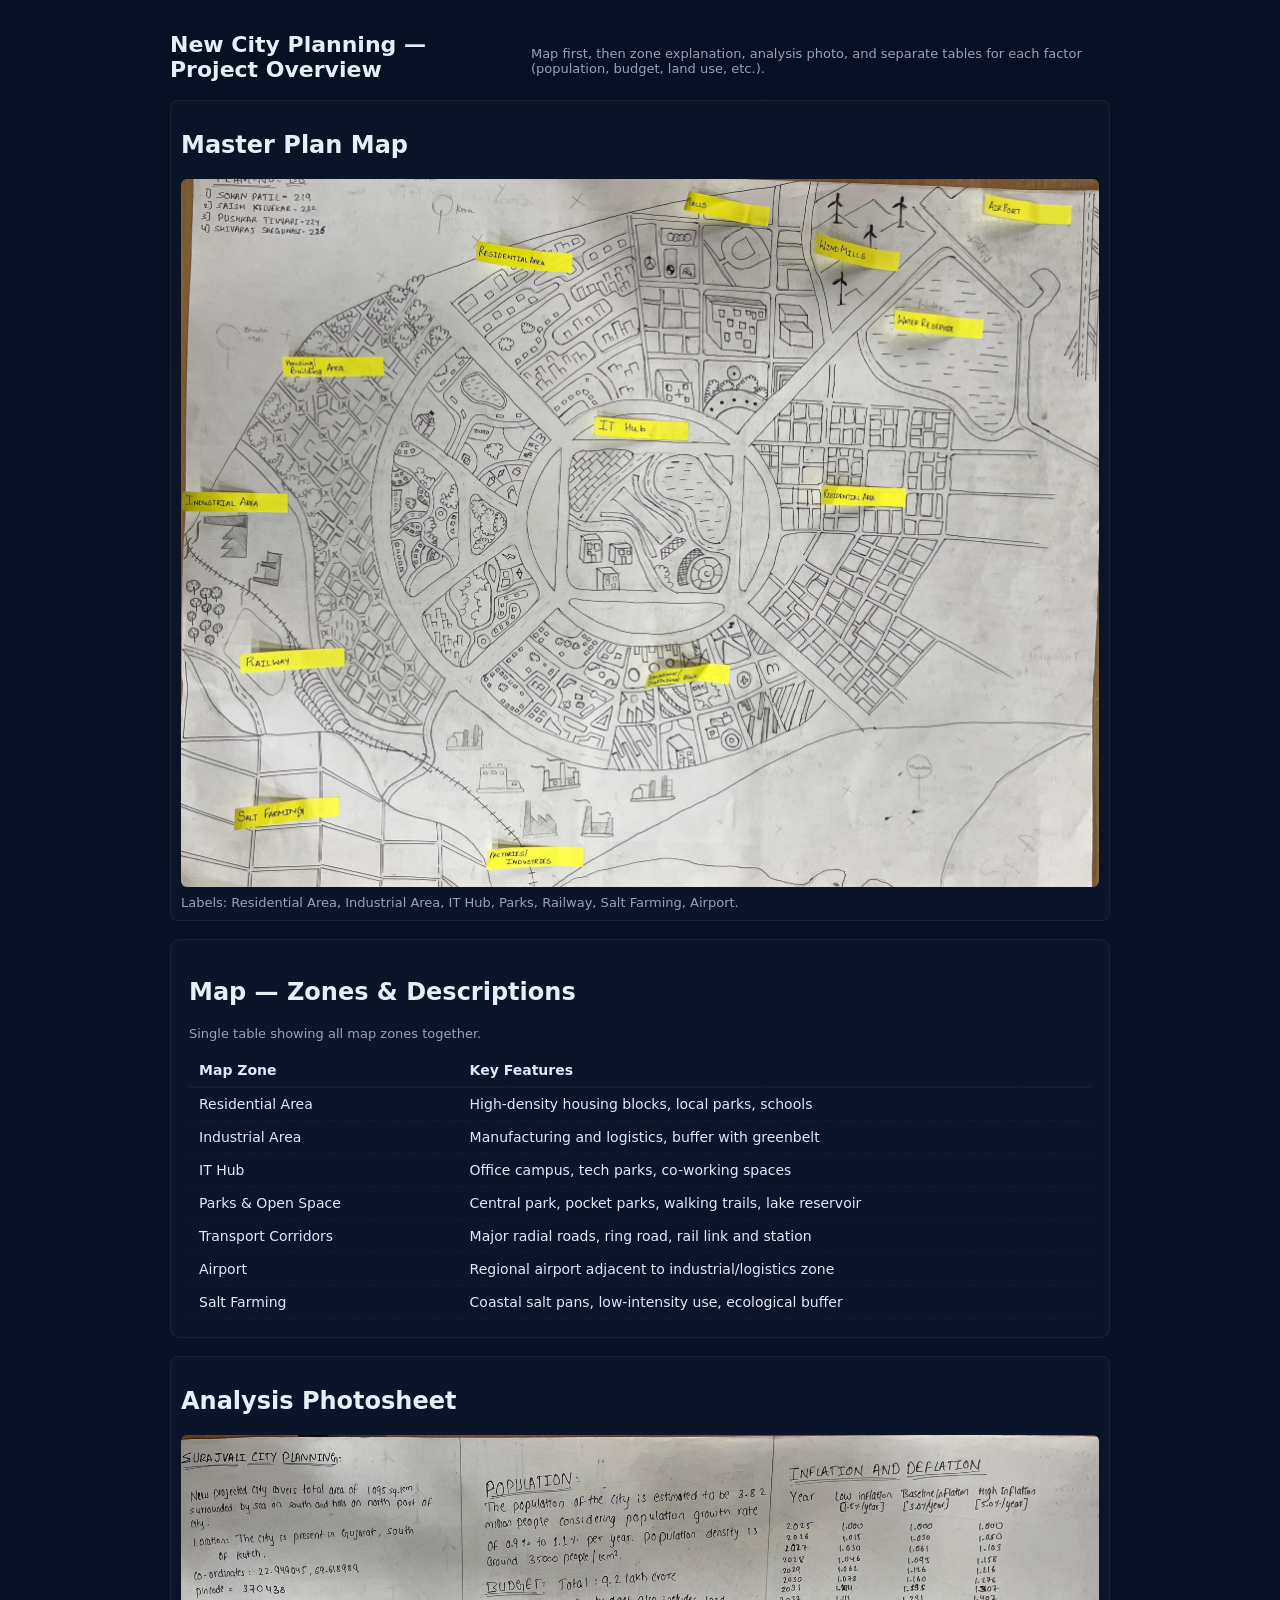
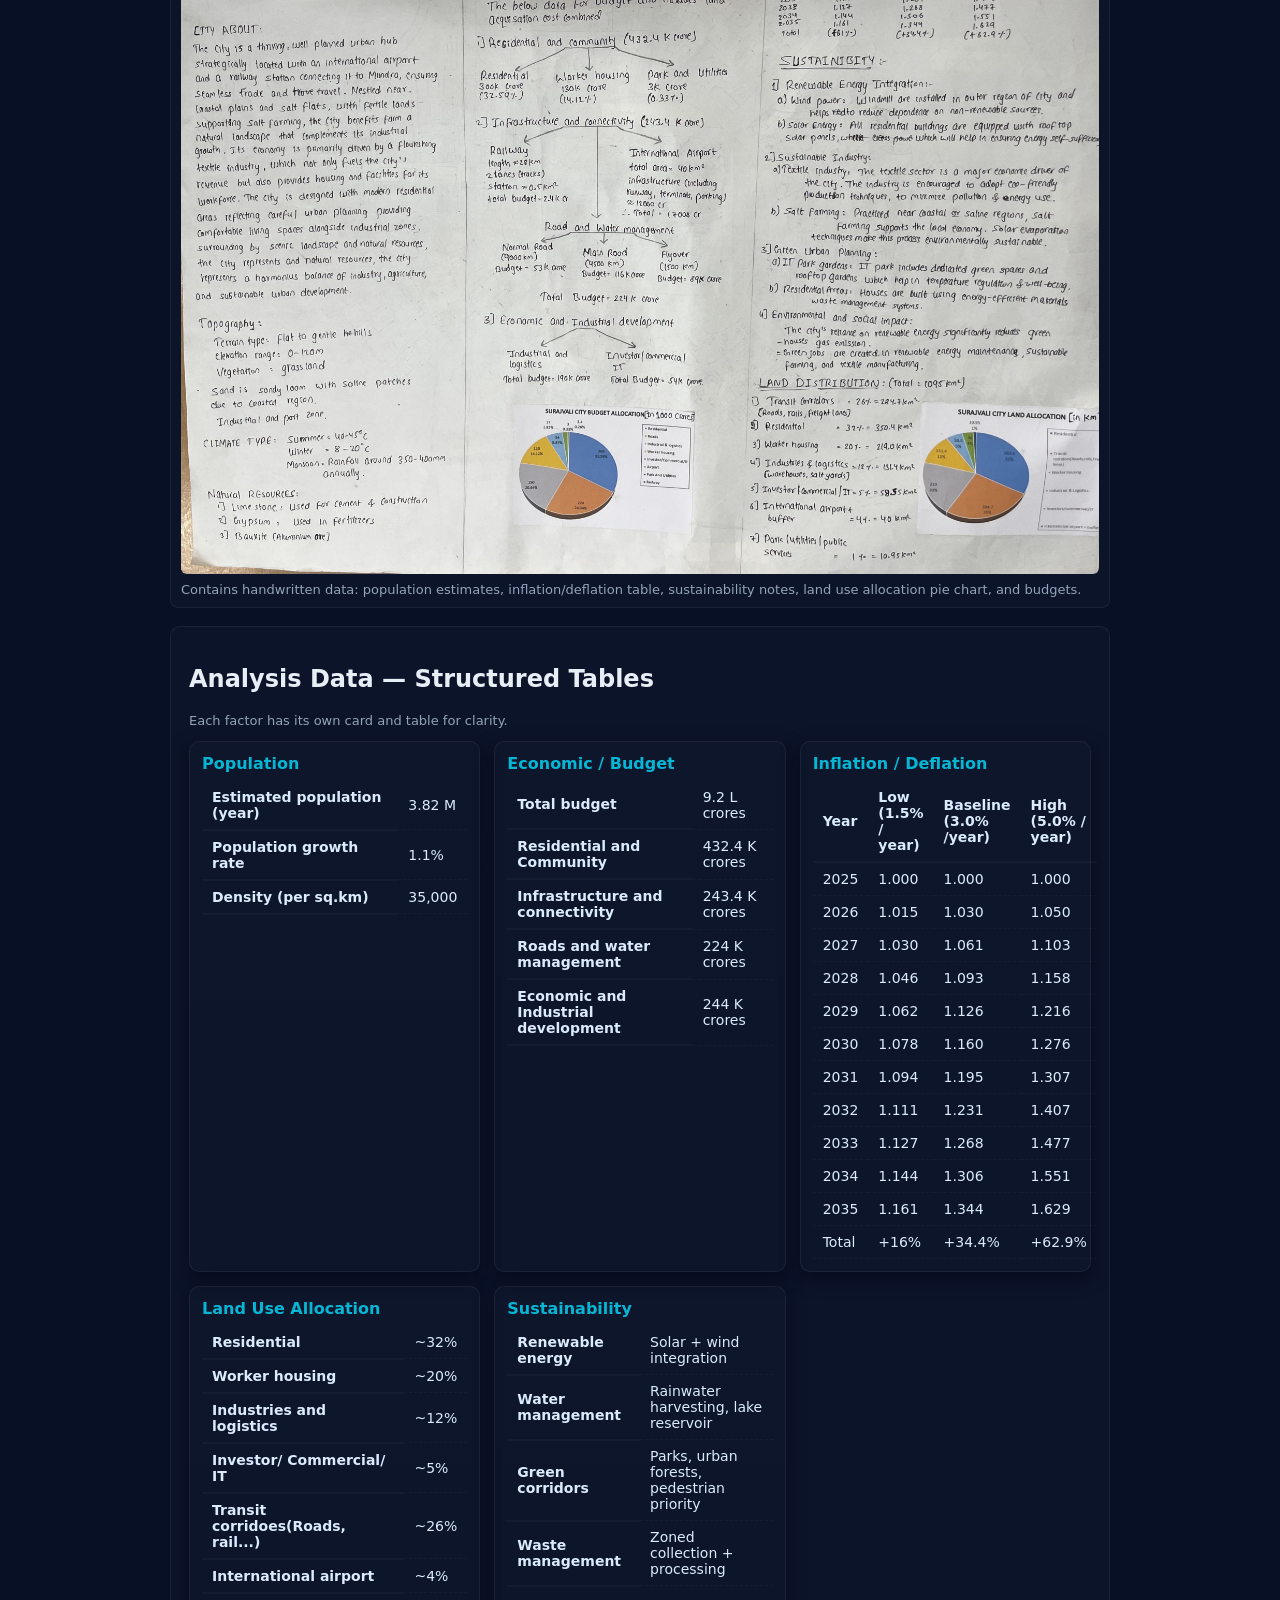
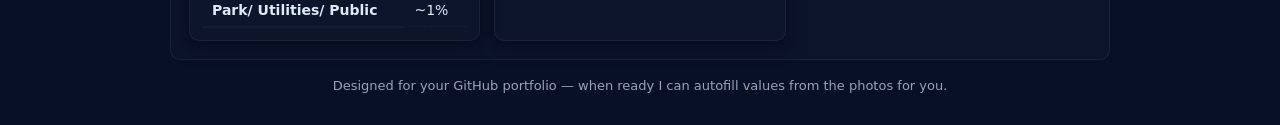
==== commit e192724b: "Update about.html" ====
--- a/about.html
+++ b/about.html
@@ -34,6 +34,7 @@
 </head>
 <body>
   <div class="container">
+    <div class='home'></div>
     <header>
       <h1>New City Planning — Project Overview</h1>
       <div class="note">Map first, then zone explanation, analysis photo, and separate tables for each factor (population, budget, land use, etc.).</div>
@@ -41,7 +42,7 @@
 
     <section class="photo-full" aria-labelledby="map-title">
       <h2 id="map-title">Master Plan Map</h2>
-      <img src="./cityphoto/citymap.png" alt="Master plan map">
+      <img src="./cityphoto/citymap.jpg" alt="Master plan map">
       <div class="note">Labels: Residential Area, Industrial Area, IT Hub, Parks, Railway, Salt Farming, Airport.</div>
     </section>
 
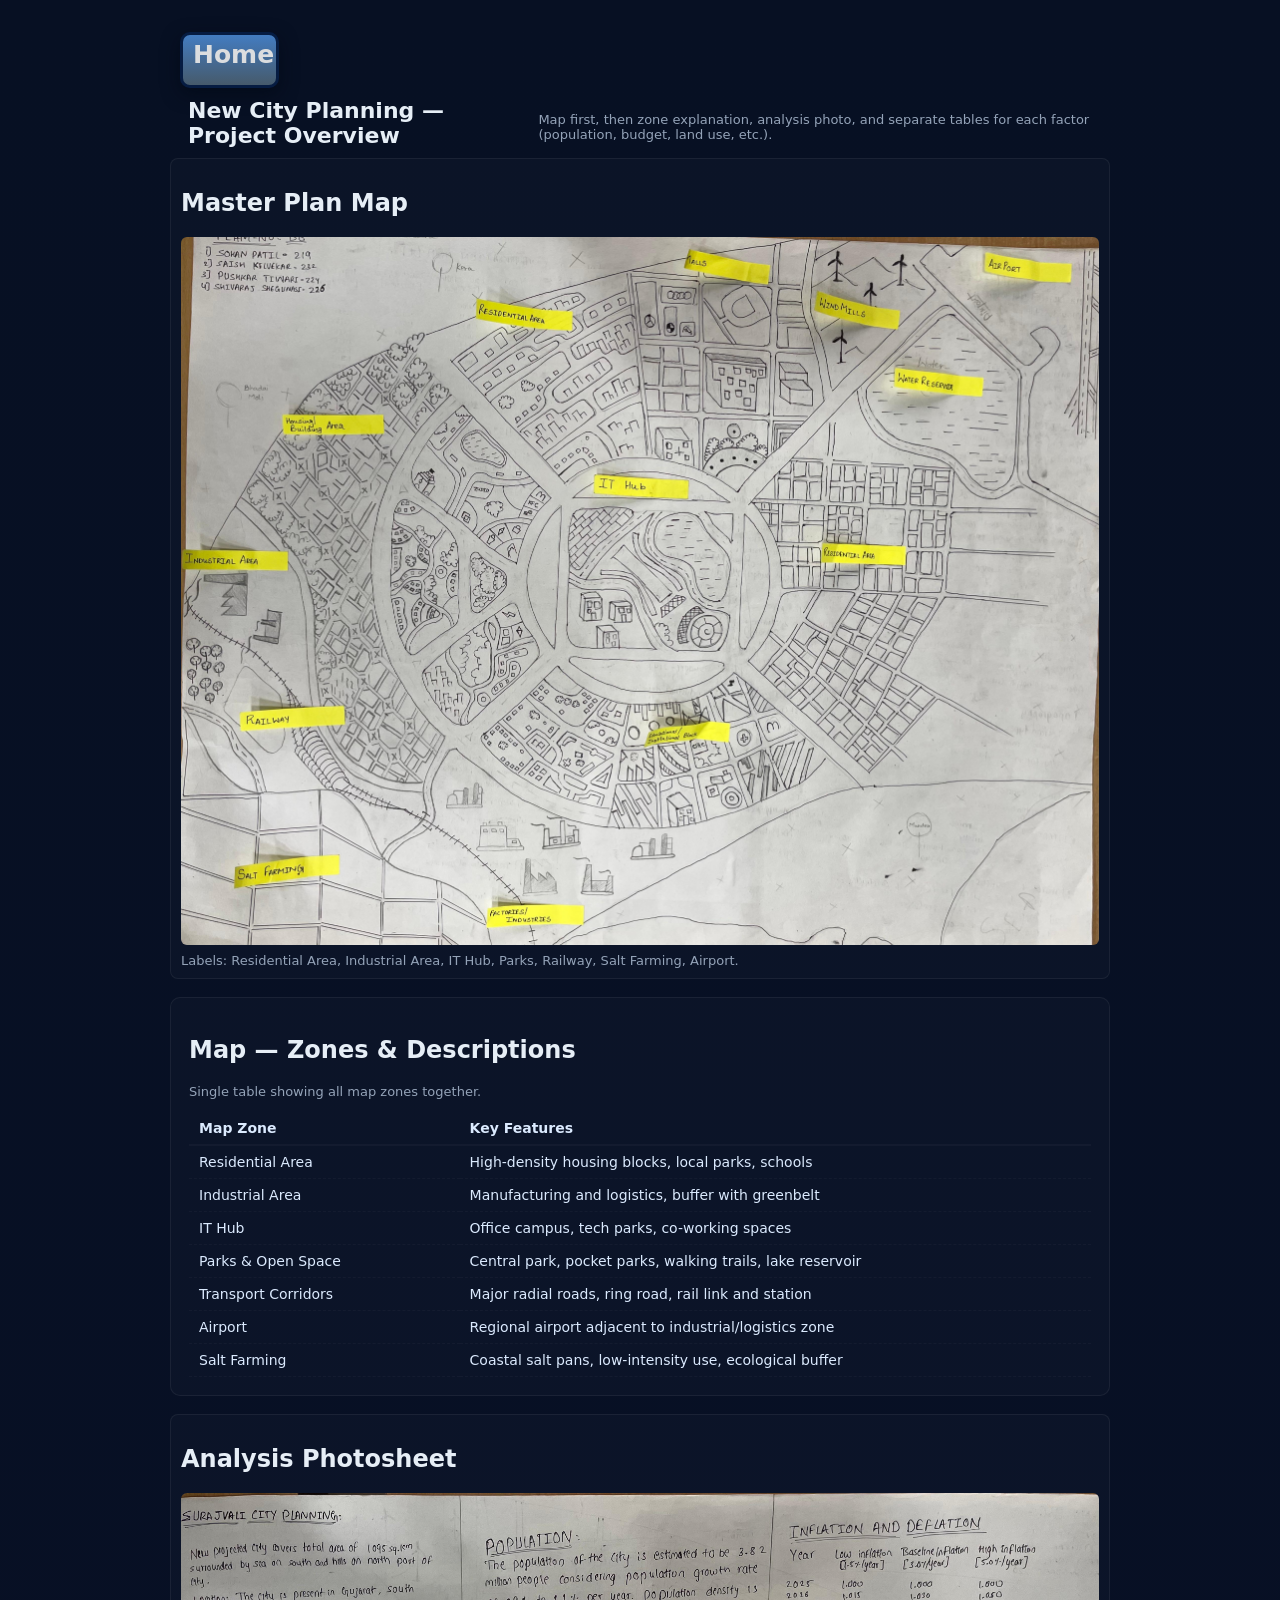
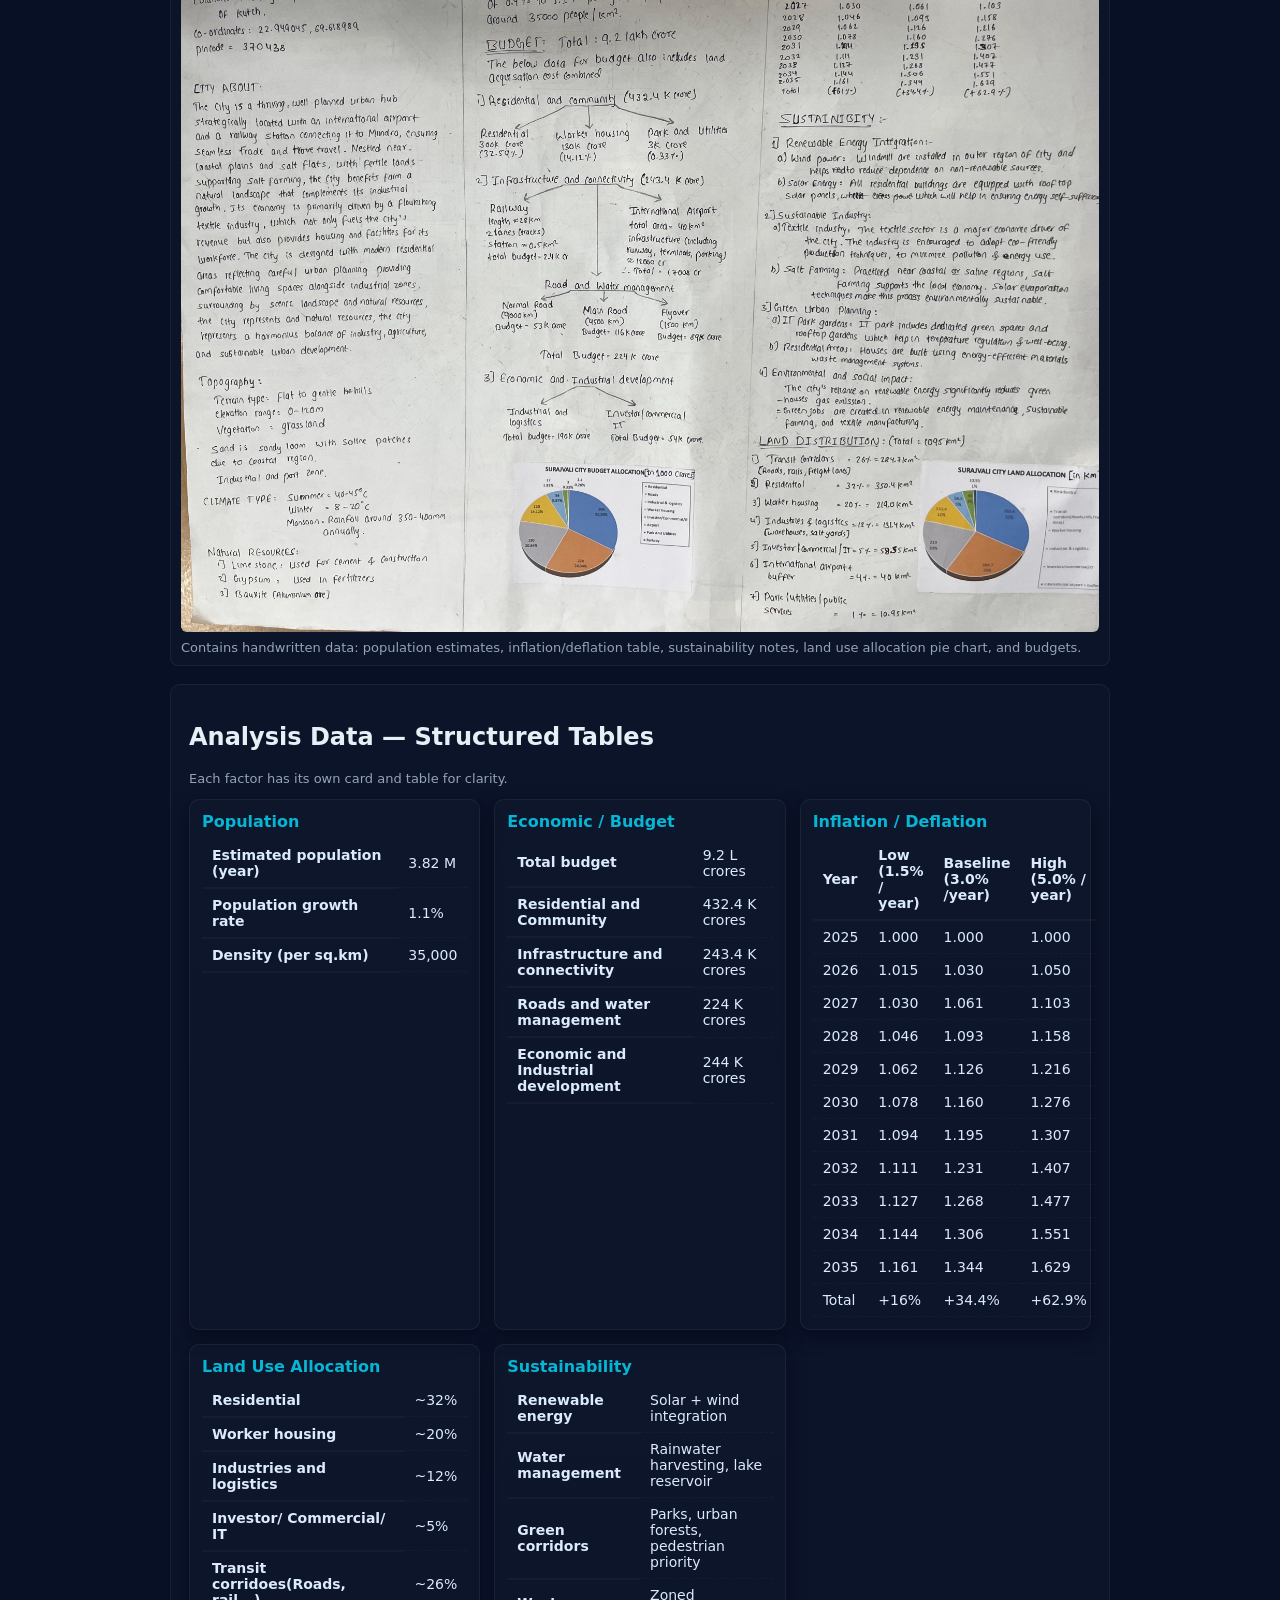
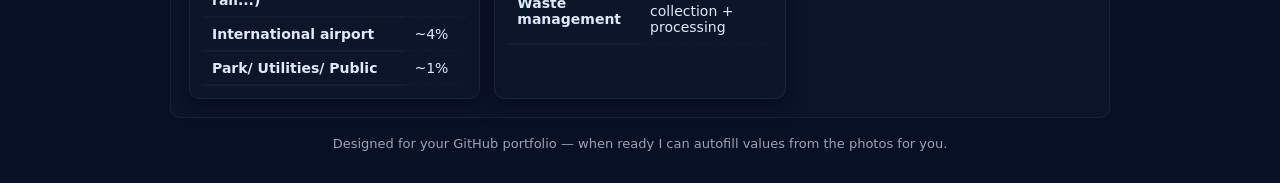
==== commit f5469248: "Update about.html" ====
--- a/about.html
+++ b/about.html
@@ -8,7 +8,7 @@
     :root{--bg:#0f1724;--card:#0b1220;--accent:#06b6d4;--muted:#94a3b8;--border:rgba(255,255,255,0.06);color-scheme:dark}
     body{font-family:Inter,system-ui,Segoe UI,Roboto,Arial,Helvetica;color:#e6eef6;background:linear-gradient(180deg,#071023,#081026);margin:0;padding:32px}
     .container{max-width:940px;margin:0 auto}
-    header{display:flex;gap:12px;align-items:center;margin-bottom:18px}
+    header{display:flex;gap:12px;align-items:center;margin:10px 10px 10px 18px;}
     header h1{font-size:22px;margin:0}
 
     .photo-full{background:rgba(255,255,255,0.02);border:1px solid var(--border);padding:10px;border-radius:8px;margin-bottom:18px}
@@ -28,13 +28,29 @@
     
     /* Removed .editable class as it is no longer needed */
     .note{color:var(--muted);font-size:13px;margin-top:8px}
+    .home {
+      height:40px;
+      width:80px;
+      font-size: 25px;
+      padding: 5px 3px 5px 10px;
+      
+      border-radius: 10px;
+      background: linear-gradient(180deg, #437cc1 0%, #465a6b 100%);
+      margin: 0px 0px 0px 10px;
+      border: 3px #061c42 solid;
+      color: white;
+      font-weight: 700;
+      z-index: 1200;
+      display: block;
+      box-shadow: 0 6px 18px rgba(2, 8, 20, 0.6);
+    }
 
     @media(max-width:820px){.grid-cards{grid-template-columns:1fr}}
   </style>
 </head>
 <body>
   <div class="container">
-    <div class='home'></div>
+    <a href="https://shivuas.github.io/Surajvali_city.github.io" style="text-decoration:none;"><div class='home' style=" color:#dbdddf">Home</div></a>
     <header>
       <h1>New City Planning — Project Overview</h1>
       <div class="note">Map first, then zone explanation, analysis photo, and separate tables for each factor (population, budget, land use, etc.).</div>
